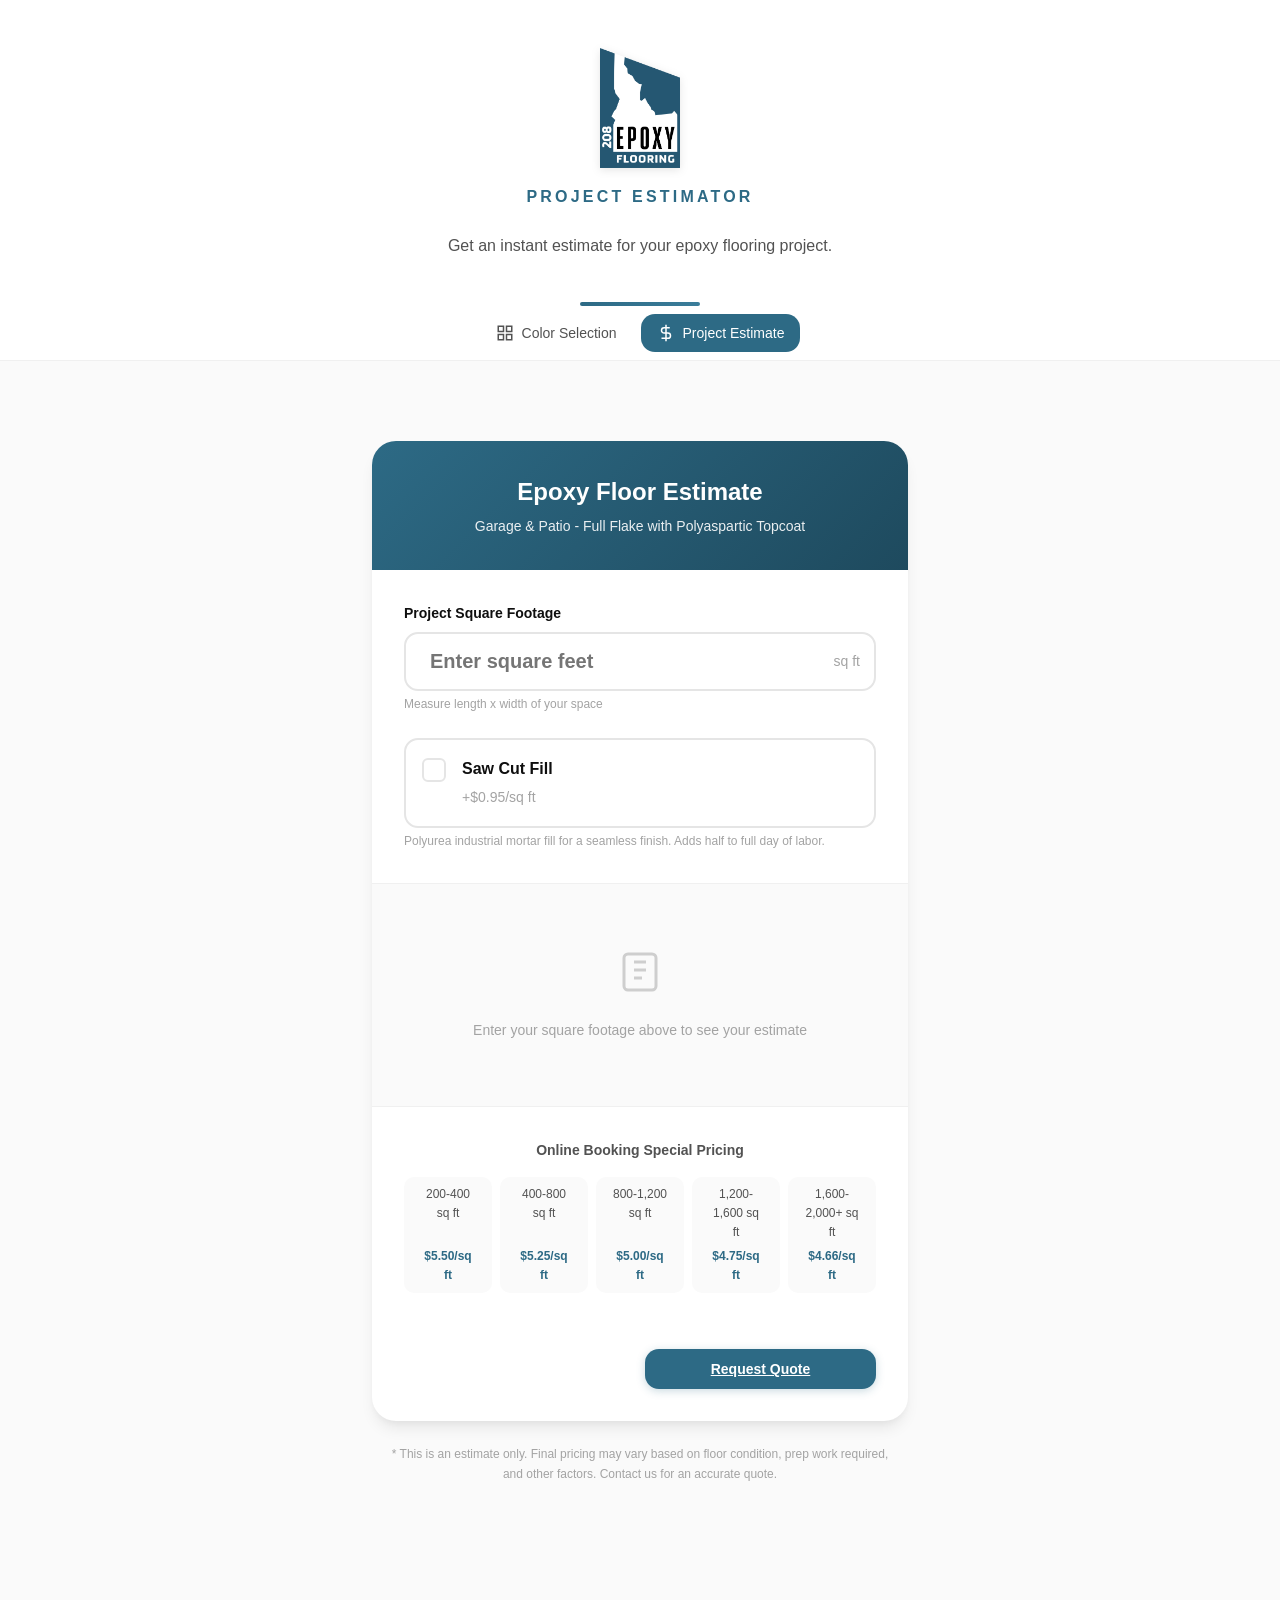
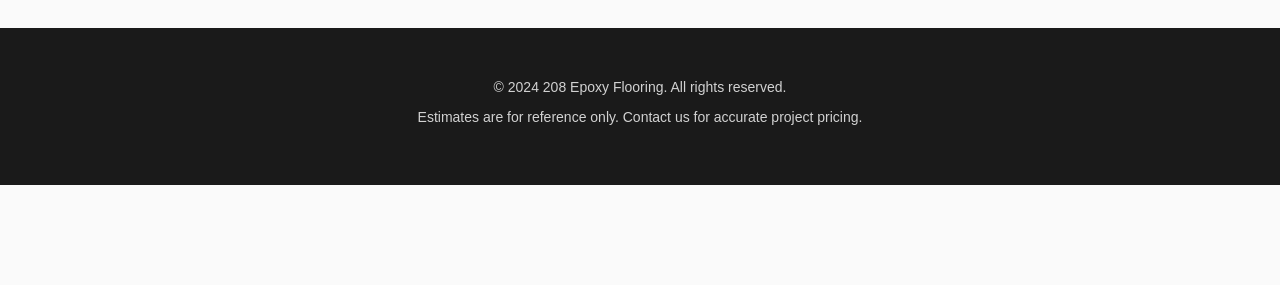
==== estimate.html @ 2360563d "Add project estimation tool page - New estimate.html with pricing calculator - Pricing tiers based o" ====
<!DOCTYPE html>
<html lang="en">
<head>
    <meta charset="UTF-8">
    <meta name="viewport" content="width=device-width, initial-scale=1.0">
    <title>Project Estimate | 208 Epoxy</title>
    <link rel="preconnect" href="https://fonts.googleapis.com">
    <link rel="preconnect" href="https://fonts.gstatic.com" crossorigin>
    <link href="https://fonts.googleapis.com/css2?family=Inter:wght@400;500;600;700&display=swap" rel="stylesheet">
    <link rel="stylesheet" href="css/styles.css">
</head>
<body>
    <!-- Header -->
    <header class="header">
        <div class="header__container">
            <div class="header__brand">
                <a href="index.html">
                    <img src="Images/logo.png" alt="208 Epoxy Flooring" class="header__logo-img">
                </a>
                <p class="header__tagline">Project Estimator</p>
            </div>
            <p class="header__instructions">Get an instant estimate for your epoxy flooring project.</p>
        </div>
    </header>

    <!-- Navigation -->
    <nav class="page-nav">
        <div class="page-nav__container">
            <a href="index.html" class="page-nav__link">
                <svg viewBox="0 0 24 24" fill="none" stroke="currentColor" stroke-width="2">
                    <rect x="3" y="3" width="7" height="7"></rect>
                    <rect x="14" y="3" width="7" height="7"></rect>
                    <rect x="14" y="14" width="7" height="7"></rect>
                    <rect x="3" y="14" width="7" height="7"></rect>
                </svg>
                Color Selection
            </a>
            <a href="estimate.html" class="page-nav__link page-nav__link--active">
                <svg viewBox="0 0 24 24" fill="none" stroke="currentColor" stroke-width="2">
                    <path d="M12 1v22M17 5H9.5a3.5 3.5 0 0 0 0 7h5a3.5 3.5 0 0 1 0 7H6"></path>
                </svg>
                Project Estimate
            </a>
        </div>
    </nav>

    <!-- Main Content -->
    <main class="main">
        <div class="estimator">
            <div class="estimator__card">
                <div class="estimator__header">
                    <h1 class="estimator__title">Epoxy Floor Estimate</h1>
                    <p class="estimator__subtitle">Garage & Patio - Full Flake with Polyaspartic Topcoat</p>
                </div>

                <div class="estimator__form">
                    <!-- Square Footage Input -->
                    <div class="estimator__field">
                        <label for="sqft" class="estimator__label">Project Square Footage</label>
                        <div class="estimator__input-group">
                            <input type="number" id="sqft" class="estimator__input" placeholder="Enter square feet" min="0" step="1">
                            <span class="estimator__input-suffix">sq ft</span>
                        </div>
                        <p class="estimator__hint">Measure length x width of your space</p>
                    </div>

                    <!-- Saw Cut Fill Option -->
                    <div class="estimator__field">
                        <label class="estimator__checkbox-label">
                            <input type="checkbox" id="sawcut" class="estimator__checkbox">
                            <span class="estimator__checkbox-box">
                                <svg viewBox="0 0 24 24" fill="none" stroke="currentColor" stroke-width="3">
                                    <polyline points="20,6 9,17 4,12"></polyline>
                                </svg>
                            </span>
                            <span class="estimator__checkbox-text">
                                <strong>Saw Cut Fill</strong>
                                <span class="estimator__checkbox-price">+$0.95/sq ft</span>
                            </span>
                        </label>
                        <p class="estimator__hint">Polyurea industrial mortar fill for a seamless finish. Adds half to full day of labor.</p>
                    </div>
                </div>

                <!-- Results -->
                <div class="estimator__results" id="results">
                    <div class="estimator__result-row estimator__result-row--hidden" id="result-call">
                        <div class="estimator__call-notice">
                            <svg viewBox="0 0 24 24" fill="none" stroke="currentColor" stroke-width="2">
                                <path d="M22 16.92v3a2 2 0 0 1-2.18 2 19.79 19.79 0 0 1-8.63-3.07 19.5 19.5 0 0 1-6-6 19.79 19.79 0 0 1-3.07-8.67A2 2 0 0 1 4.11 2h3a2 2 0 0 1 2 1.72 12.84 12.84 0 0 0 .7 2.81 2 2 0 0 1-.45 2.11L8.09 9.91a16 16 0 0 0 6 6l1.27-1.27a2 2 0 0 1 2.11-.45 12.84 12.84 0 0 0 2.81.7A2 2 0 0 1 22 16.92z"></path>
                            </svg>
                            <div>
                                <p class="estimator__call-title">Call for Pricing</p>
                                <p class="estimator__call-text">Projects under 200 sq ft require custom pricing. Please contact us for a quote.</p>
                            </div>
                        </div>
                    </div>

                    <div id="result-details" class="estimator__result-row--hidden">
                        <div class="estimator__breakdown">
                            <div class="estimator__breakdown-row">
                                <span class="estimator__breakdown-label">Square Footage</span>
                                <span class="estimator__breakdown-value" id="display-sqft">0 sq ft</span>
                            </div>
                            <div class="estimator__breakdown-row">
                                <span class="estimator__breakdown-label">Base Rate</span>
                                <span class="estimator__breakdown-value" id="display-rate">$0.00/sq ft</span>
                            </div>
                            <div class="estimator__breakdown-row" id="sawcut-row" style="display: none;">
                                <span class="estimator__breakdown-label">Saw Cut Fill</span>
                                <span class="estimator__breakdown-value">+$0.95/sq ft</span>
                            </div>
                            <div class="estimator__breakdown-row estimator__breakdown-row--total">
                                <span class="estimator__breakdown-label">Effective Rate</span>
                                <span class="estimator__breakdown-value" id="display-total-rate">$0.00/sq ft</span>
                            </div>
                        </div>

                        <div class="estimator__total">
                            <span class="estimator__total-label">Estimated Total</span>
                            <span class="estimator__total-value" id="display-total">$0</span>
                        </div>

                        <div class="estimator__timeline">
                            <svg viewBox="0 0 24 24" fill="none" stroke="currentColor" stroke-width="2">
                                <circle cx="12" cy="12" r="10"></circle>
                                <polyline points="12,6 12,12 16,14"></polyline>
                            </svg>
                            <div>
                                <p class="estimator__timeline-title" id="timeline-title">2-Day Installation</p>
                                <p class="estimator__timeline-text" id="timeline-text">Walk on surface minimum 24 hours after completion</p>
                            </div>
                        </div>
                    </div>

                    <div class="estimator__empty" id="result-empty">
                        <svg viewBox="0 0 24 24" fill="none" stroke="currentColor" stroke-width="1.5">
                            <path d="M9 7h6M9 11h6M9 15h4"></path>
                            <rect x="4" y="3" width="16" height="18" rx="2"></rect>
                        </svg>
                        <p>Enter your square footage above to see your estimate</p>
                    </div>
                </div>

                <!-- Pricing Tiers Info -->
                <div class="estimator__tiers">
                    <h3 class="estimator__tiers-title">Online Booking Special Pricing</h3>
                    <div class="estimator__tiers-grid">
                        <div class="estimator__tier">
                            <span class="estimator__tier-range">200-400 sq ft</span>
                            <span class="estimator__tier-price">$5.50/sq ft</span>
                        </div>
                        <div class="estimator__tier">
                            <span class="estimator__tier-range">400-800 sq ft</span>
                            <span class="estimator__tier-price">$5.25/sq ft</span>
                        </div>
                        <div class="estimator__tier">
                            <span class="estimator__tier-range">800-1,200 sq ft</span>
                            <span class="estimator__tier-price">$5.00/sq ft</span>
                        </div>
                        <div class="estimator__tier">
                            <span class="estimator__tier-range">1,200-1,600 sq ft</span>
                            <span class="estimator__tier-price">$4.75/sq ft</span>
                        </div>
                        <div class="estimator__tier">
                            <span class="estimator__tier-range">1,600-2,000+ sq ft</span>
                            <span class="estimator__tier-price">$4.66/sq ft</span>
                        </div>
                    </div>
                </div>

                <!-- CTA -->
                <div class="estimator__cta">
                    <a href="index.html" class="btn btn--secondary">Browse Colors</a>
                    <a href="https://208epoxy.com/contact" target="_blank" class="btn btn--primary">Request Quote</a>
                </div>
            </div>

            <!-- Disclaimer -->
            <p class="estimator__disclaimer">
                * This is an estimate only. Final pricing may vary based on floor condition, prep work required, and other factors.
                Contact us for an accurate quote.
            </p>
        </div>
    </main>

    <footer class="footer">
        <div class="footer__container">
            <p>&copy; 2024 <a href="https://208epoxy.com" target="_blank">208 Epoxy Flooring</a>. All rights reserved.</p>
            <p class="footer__disclaimer">Estimates are for reference only. Contact us for accurate project pricing.</p>
        </div>
    </footer>

    <script src="js/estimate.js"></script>
</body>
</html>
---- css/styles.css ----
/* ===================================
   208 Epoxy - Color Selection Tool
   Modern Professional Design
   =================================== */

/* CSS Variables - 208 Epoxy Brand Colors */
:root {
    --primary: #2D6A85;
    --primary-light: #3A7D9A;
    --primary-dark: #1E4A5E;
    --secondary: #1a1a1a;
    --secondary-light: #2d2d2d;
    --accent: #3C82F6;
    --accent-light: #60a5fa;
    --background: #fafafa;
    --surface: #ffffff;
    --surface-elevated: #ffffff;
    --text-primary: #0f0f0f;
    --text-secondary: #525252;
    --text-muted: #a3a3a3;
    --border: #e5e5e5;
    --border-light: #f0f0f0;
    --success: #10b981;
    --success-light: #d1fae5;
    --error: #ef4444;

    --font-family: -apple-system, BlinkMacSystemFont, 'Segoe UI', Roboto, 'Helvetica Neue', Arial, sans-serif;
    --font-size-xs: 0.75rem;
    --font-size-sm: 0.875rem;
    --font-size-base: 1rem;
    --font-size-lg: 1.125rem;
    --font-size-xl: 1.25rem;
    --font-size-2xl: 1.5rem;
    --font-size-3xl: 2rem;
    --font-size-4xl: 2.5rem;

    --spacing-xs: 0.25rem;
    --spacing-sm: 0.5rem;
    --spacing-md: 1rem;
    --spacing-lg: 1.5rem;
    --spacing-xl: 2rem;
    --spacing-2xl: 3rem;
    --spacing-3xl: 4rem;

    --shadow-xs: 0 1px 2px rgba(0, 0, 0, 0.04);
    --shadow-sm: 0 1px 3px rgba(0, 0, 0, 0.06), 0 1px 2px rgba(0, 0, 0, 0.04);
    --shadow-md: 0 4px 6px -1px rgba(0, 0, 0, 0.07), 0 2px 4px -1px rgba(0, 0, 0, 0.04);
    --shadow-lg: 0 10px 15px -3px rgba(0, 0, 0, 0.08), 0 4px 6px -2px rgba(0, 0, 0, 0.04);
    --shadow-xl: 0 20px 25px -5px rgba(0, 0, 0, 0.1), 0 10px 10px -5px rgba(0, 0, 0, 0.03);
    --shadow-2xl: 0 25px 50px -12px rgba(0, 0, 0, 0.2);

    --radius-sm: 6px;
    --radius-md: 10px;
    --radius-lg: 14px;
    --radius-xl: 20px;
    --radius-2xl: 24px;
    --radius-full: 9999px;

    --transition-fast: 0.1s ease;
    --transition: 0.2s cubic-bezier(0.4, 0, 0.2, 1);
    --transition-slow: 0.3s cubic-bezier(0.4, 0, 0.2, 1);
    --transition-bounce: 0.5s cubic-bezier(0.34, 1.56, 0.64, 1);
}

/* Reset */
*, *::before, *::after {
    box-sizing: border-box;
    margin: 0;
    padding: 0;
}

html {
    scroll-behavior: smooth;
    -webkit-text-size-adjust: 100%;
    -webkit-font-smoothing: antialiased;
    -moz-osx-font-smoothing: grayscale;
}

body {
    font-family: var(--font-family);
    font-size: var(--font-size-base);
    line-height: 1.6;
    color: var(--text-primary);
    background-color: var(--background);
    min-height: 100vh;
    padding-bottom: 100px;
}

img {
    max-width: 100%;
    height: auto;
    display: block;
}

button {
    font-family: inherit;
    cursor: pointer;
    border: none;
    background: none;
}

/* ===================================
   Header
   =================================== */
.header {
    background: var(--surface);
    padding: var(--spacing-xl) var(--spacing-md);
    text-align: center;
    position: relative;
}

.header::after {
    content: '';
    position: absolute;
    bottom: 0;
    left: 50%;
    transform: translateX(-50%);
    width: 120px;
    height: 4px;
    background: linear-gradient(90deg, var(--primary), var(--primary-light));
    border-radius: var(--radius-full);
}

.header__container {
    max-width: 1400px;
    margin: 0 auto;
}

.header__brand {
    margin-bottom: var(--spacing-lg);
}

.header__logo-img {
    height: 90px;
    width: auto;
    margin: 0 auto var(--spacing-md);
    filter: drop-shadow(0 2px 4px rgba(0,0,0,0.1));
}

.header__tagline {
    font-size: var(--font-size-sm);
    font-weight: 600;
    color: var(--primary);
    text-transform: uppercase;
    letter-spacing: 0.2em;
    margin-bottom: var(--spacing-xs);
}

.header__instructions {
    font-size: var(--font-size-base);
    color: var(--text-secondary);
    max-width: 440px;
    margin: 0 auto;
    line-height: 1.5;
}

/* ===================================
   Filter Bar
   =================================== */
.filter-bar {
    background: var(--surface);
    padding: var(--spacing-md) var(--spacing-md);
    position: sticky;
    top: 0;
    z-index: 100;
    border-bottom: 1px solid var(--border-light);
    backdrop-filter: blur(12px);
    background: rgba(255, 255, 255, 0.9);
}

.filter-bar__container {
    display: flex;
    gap: var(--spacing-sm);
    max-width: 1400px;
    margin: 0 auto;
    justify-content: center;
    flex-wrap: wrap;
}

.filter-btn {
    padding: var(--spacing-sm) var(--spacing-xl);
    font-size: var(--font-size-sm);
    font-weight: 500;
    color: var(--text-secondary);
    background: transparent;
    border: 1.5px solid var(--border);
    border-radius: var(--radius-full);
    transition: all var(--transition);
    white-space: nowrap;
}

.filter-btn:hover {
    color: var(--primary);
    border-color: var(--primary);
    background: rgba(45, 106, 133, 0.05);
}

.filter-btn--active {
    background: var(--primary);
    color: white;
    border-color: var(--primary);
    box-shadow: 0 2px 8px rgba(45, 106, 133, 0.3);
}

.filter-btn--active:hover {
    background: var(--primary-light);
    border-color: var(--primary-light);
}

/* ===================================
   Main Content
   =================================== */
.main {
    max-width: 1400px;
    margin: 0 auto;
    padding: var(--spacing-2xl) var(--spacing-md);
}

/* ===================================
   Color Sections
   =================================== */
.color-section {
    margin-bottom: var(--spacing-3xl);
}

.color-section.hidden {
    display: none;
}

.section-header {
    margin-bottom: var(--spacing-xl);
    text-align: center;
}

.section-title {
    font-size: var(--font-size-2xl);
    font-weight: 700;
    color: var(--text-primary);
    margin-bottom: var(--spacing-xs);
    letter-spacing: -0.02em;
}

.section-subtitle {
    font-size: var(--font-size-base);
    color: var(--text-muted);
    font-weight: 400;
}

/* ===================================
   Color Grid
   =================================== */
.color-grid {
    display: grid;
    grid-template-columns: repeat(2, 1fr);
    gap: var(--spacing-md);
}

/* ===================================
   Color Card
   =================================== */
.color-card {
    background: var(--surface);
    border-radius: var(--radius-xl);
    overflow: hidden;
    box-shadow: var(--shadow-sm);
    transition: all var(--transition);
    position: relative;
    cursor: pointer;
    border: 1px solid var(--border-light);
}

.color-card:hover {
    box-shadow: var(--shadow-lg);
    transform: translateY(-4px);
    border-color: transparent;
}

.color-card--selected {
    border-color: var(--success);
    box-shadow: 0 0 0 2px var(--success), var(--shadow-md);
}

.color-card--selected:hover {
    box-shadow: 0 0 0 2px var(--success), var(--shadow-lg);
}

.color-card__image-container {
    position: relative;
    aspect-ratio: 1;
    overflow: hidden;
    background: var(--border-light);
}

.color-card__image {
    width: 100%;
    height: 100%;
    object-fit: cover;
    transition: transform var(--transition-slow);
}

.color-card:hover .color-card__image {
    transform: scale(1.08);
}

/* Checkbox button on card */
.color-card__checkbox {
    position: absolute;
    top: var(--spacing-sm);
    right: var(--spacing-sm);
    width: 28px;
    height: 28px;
    background: rgba(255, 255, 255, 0.95);
    border: 2px solid var(--border);
    border-radius: var(--radius-sm);
    display: flex;
    align-items: center;
    justify-content: center;
    cursor: pointer;
    transition: all var(--transition);
    z-index: 5;
    box-shadow: var(--shadow-sm);
}

.color-card__checkbox:hover {
    border-color: var(--primary);
    background: white;
    transform: scale(1.1);
}

.color-card__checkbox-icon {
    width: 16px;
    height: 16px;
    color: white;
    opacity: 0;
    transform: scale(0.5);
    transition: all var(--transition);
}

.color-card--selected .color-card__checkbox {
    background: var(--success);
    border-color: var(--success);
}

.color-card--selected .color-card__checkbox:hover {
    background: #059669;
    border-color: #059669;
}

.color-card--selected .color-card__checkbox-icon {
    opacity: 1;
    transform: scale(1);
}

.color-card__info {
    padding: var(--spacing-lg);
}

.color-card__name {
    font-size: var(--font-size-lg);
    font-weight: 600;
    color: var(--text-primary);
    margin-bottom: var(--spacing-xs);
    letter-spacing: -0.01em;
}

.color-card__code {
    font-size: var(--font-size-xs);
    color: var(--text-muted);
    font-family: 'SF Mono', Monaco, 'Cascadia Code', monospace;
    letter-spacing: 0.02em;
}

.color-card__badge {
    display: inline-flex;
    align-items: center;
    padding: var(--spacing-xs) var(--spacing-sm);
    background: var(--background);
    border-radius: var(--radius-sm);
    font-size: var(--font-size-xs);
    font-weight: 500;
    color: var(--text-secondary);
    margin-top: var(--spacing-sm);
}

/* ===================================
   Selection Floating Action Button
   =================================== */
.selection-fab {
    position: fixed;
    bottom: var(--spacing-lg);
    right: var(--spacing-lg);
    z-index: 200;
    display: none; /* Hidden until selections exist */
}

.selection-fab--visible {
    display: block;
}

.selection-fab__button {
    width: 60px;
    height: 60px;
    border-radius: 50%;
    background: var(--primary);
    color: white;
    border: none;
    cursor: pointer;
    display: flex;
    align-items: center;
    justify-content: center;
    box-shadow: var(--shadow-lg), 0 4px 20px rgba(45, 106, 133, 0.4);
    transition: all var(--transition);
    position: relative;
}

.selection-fab__button:hover {
    background: var(--primary-dark);
    transform: scale(1.05);
    box-shadow: var(--shadow-xl), 0 6px 24px rgba(45, 106, 133, 0.5);
}

.selection-fab__button:active {
    transform: scale(0.95);
}

.selection-fab__icon {
    width: 26px;
    height: 26px;
}

.selection-fab__count {
    position: absolute;
    top: -4px;
    right: -4px;
    min-width: 22px;
    height: 22px;
    background: var(--error);
    color: white;
    font-size: 12px;
    font-weight: 700;
    border-radius: 50%;
    display: flex;
    align-items: center;
    justify-content: center;
    padding: 0 6px;
    box-shadow: 0 2px 8px rgba(0, 0, 0, 0.2);
}

.selection-fab__panel {
    position: absolute;
    bottom: 70px;
    right: 0;
    width: 280px;
    max-height: 400px;
    background: var(--surface);
    border-radius: var(--radius-xl);
    box-shadow: var(--shadow-2xl);
    opacity: 0;
    visibility: hidden;
    transform: translateY(10px) scale(0.95);
    transform-origin: bottom right;
    transition: all 0.2s cubic-bezier(0.4, 0, 0.2, 1);
    overflow: hidden;
    display: flex;
    flex-direction: column;
}

.selection-fab--open .selection-fab__panel {
    opacity: 1;
    visibility: visible;
    transform: translateY(0) scale(1);
}

.selection-fab__header {
    display: flex;
    align-items: center;
    justify-content: space-between;
    padding: var(--spacing-md) var(--spacing-md) var(--spacing-sm);
    border-bottom: 1px solid var(--border-light);
}

.selection-fab__title {
    font-weight: 600;
    font-size: var(--font-size-sm);
    color: var(--text-primary);
}

.selection-fab__close {
    width: 28px;
    height: 28px;
    border-radius: 50%;
    background: var(--background);
    border: none;
    cursor: pointer;
    display: flex;
    align-items: center;
    justify-content: center;
    transition: background var(--transition);
}

.selection-fab__close:hover {
    background: var(--border);
}

.selection-fab__close svg {
    width: 16px;
    height: 16px;
    color: var(--text-secondary);
}

.selection-fab__list {
    flex: 1;
    overflow-y: auto;
    padding: var(--spacing-sm);
    max-height: 240px;
}

.selection-fab__item {
    display: flex;
    align-items: center;
    gap: var(--spacing-sm);
    padding: var(--spacing-sm);
    border-radius: var(--radius-md);
    transition: background var(--transition);
}

.selection-fab__item:hover {
    background: var(--background);
}

.selection-fab__item-image {
    width: 40px;
    height: 40px;
    border-radius: var(--radius-sm);
    object-fit: cover;
    flex-shrink: 0;
}

.selection-fab__item-info {
    flex: 1;
    min-width: 0;
}

.selection-fab__item-name {
    font-weight: 500;
    font-size: var(--font-size-sm);
    color: var(--text-primary);
    white-space: nowrap;
    overflow: hidden;
    text-overflow: ellipsis;
}

.selection-fab__item-size {
    font-size: var(--font-size-xs);
    color: var(--text-muted);
}

.selection-fab__item-remove {
    width: 24px;
    height: 24px;
    border-radius: 50%;
    background: transparent;
    border: none;
    cursor: pointer;
    display: flex;
    align-items: center;
    justify-content: center;
    color: var(--text-muted);
    transition: all var(--transition);
    flex-shrink: 0;
}

.selection-fab__item-remove:hover {
    background: var(--error);
    color: white;
}

.selection-fab__item-remove svg {
    width: 14px;
    height: 14px;
}

.selection-fab__empty {
    padding: var(--spacing-xl);
    text-align: center;
    color: var(--text-muted);
    font-size: var(--font-size-sm);
}

.selection-fab__actions {
    display: flex;
    gap: var(--spacing-sm);
    padding: var(--spacing-sm) var(--spacing-md) var(--spacing-md);
    border-top: 1px solid var(--border-light);
}

.selection-fab__actions .btn {
    flex: 1;
}

/* Small button variant */
.btn--sm {
    padding: var(--spacing-sm) var(--spacing-md);
    font-size: var(--font-size-sm);
}

/* ===================================
   Buttons
   =================================== */
.btn {
    display: inline-flex;
    align-items: center;
    justify-content: center;
    gap: var(--spacing-sm);
    padding: var(--spacing-sm) var(--spacing-lg);
    font-size: var(--font-size-sm);
    font-weight: 600;
    border-radius: var(--radius-lg);
    transition: all var(--transition);
    white-space: nowrap;
    border: none;
}

.btn--primary {
    background: var(--primary);
    color: white;
    box-shadow: 0 2px 8px rgba(45, 106, 133, 0.25);
}

.btn--primary:hover {
    background: var(--primary-light);
    box-shadow: 0 4px 12px rgba(45, 106, 133, 0.35);
    transform: translateY(-1px);
}

.btn--primary:active {
    transform: translateY(0);
}

.btn--secondary {
    background: rgba(255, 255, 255, 0.15);
    color: white;
    border: 1px solid rgba(255, 255, 255, 0.2);
}

.btn--secondary:hover {
    background: rgba(255, 255, 255, 0.25);
}

.btn--outline {
    background: transparent;
    color: var(--text-primary);
    border: 1.5px solid var(--border);
}

.btn--outline:hover {
    border-color: var(--primary);
    color: var(--primary);
    background: rgba(45, 106, 133, 0.05);
}

.btn--full {
    width: 100%;
}

.btn--lg {
    padding: var(--spacing-md) var(--spacing-xl);
    font-size: var(--font-size-base);
    border-radius: var(--radius-lg);
}

.btn__icon {
    font-size: var(--font-size-lg);
    line-height: 1;
}

/* ===================================
   Modals
   =================================== */
.modal {
    position: fixed;
    inset: 0;
    z-index: 1000;
    display: flex;
    align-items: center;
    justify-content: center;
    padding: var(--spacing-md);
    opacity: 0;
    visibility: hidden;
    transition: all var(--transition);
}

.modal--open {
    opacity: 1;
    visibility: visible;
}

.modal__backdrop {
    position: absolute;
    inset: 0;
    background: rgba(0, 0, 0, 0.6);
    backdrop-filter: blur(8px);
}

.modal__content {
    position: relative;
    background: var(--surface);
    border-radius: var(--radius-2xl);
    max-width: 100%;
    max-height: 90vh;
    overflow-y: auto;
    transform: translateY(24px) scale(0.96);
    transition: transform var(--transition-slow);
    box-shadow: var(--shadow-2xl);
}

.modal--open .modal__content {
    transform: translateY(0) scale(1);
}

.modal__content--detail {
    width: 100%;
    max-width: 520px;
}

.modal__content--form {
    width: 100%;
    max-width: 460px;
    padding: var(--spacing-2xl);
}

.modal__content--success {
    width: 100%;
    max-width: 380px;
    padding: var(--spacing-2xl);
    text-align: center;
}

.modal__close {
    position: absolute;
    top: var(--spacing-md);
    right: var(--spacing-md);
    width: 40px;
    height: 40px;
    display: flex;
    align-items: center;
    justify-content: center;
    font-size: var(--font-size-xl);
    color: var(--text-muted);
    background: var(--background);
    border-radius: 50%;
    z-index: 10;
    transition: all var(--transition);
}

.modal__close:hover {
    background: var(--border-light);
    color: var(--text-primary);
    transform: rotate(90deg);
}

.modal__title {
    font-size: var(--font-size-xl);
    font-weight: 700;
    color: var(--text-primary);
    margin-bottom: var(--spacing-lg);
    letter-spacing: -0.02em;
}

/* ===================================
   Detail View
   =================================== */
.detail-view__gallery {
    position: relative;
    width: 100%;
    height: 0;
    padding-bottom: 100%; /* 1:1 aspect ratio using padding trick for better mobile support */
    overflow: hidden;
    background: var(--border-light);
}

.detail-view__image {
    width: 100%;
    height: 100%;
    object-fit: cover;
}

.detail-view__info {
    padding: var(--spacing-xl);
}

.detail-view__name {
    font-size: var(--font-size-2xl);
    font-weight: 700;
    color: var(--text-primary);
    margin-bottom: var(--spacing-sm);
    letter-spacing: -0.02em;
}

.detail-view__code {
    font-family: 'SF Mono', Monaco, monospace;
    font-size: var(--font-size-sm);
    color: var(--text-muted);
    margin-bottom: var(--spacing-xs);
    letter-spacing: 0.02em;
}

.detail-view__size,
.detail-view__category {
    font-size: var(--font-size-sm);
    color: var(--text-secondary);
    margin-bottom: var(--spacing-xs);
}

.detail-view__info .btn {
    margin-top: var(--spacing-xl);
}

/* ===================================
   Gallery Carousel
   =================================== */
.gallery {
    position: absolute;
    top: 0;
    left: 0;
    right: 0;
    bottom: 0;
    overflow: hidden;
}

.gallery__container {
    position: absolute;
    top: 0;
    left: 0;
    right: 0;
    bottom: 40px; /* Space for dots */
    overflow: hidden;
}

.gallery__track {
    display: flex;
    height: 100%;
    transition: transform 0.3s cubic-bezier(0.4, 0, 0.2, 1);
    cursor: grab;
    will-change: transform;
    -webkit-overflow-scrolling: touch;
}

.gallery__track:active {
    cursor: grabbing;
}

.gallery__slide {
    min-width: 100%;
    width: 100%;
    height: 100%;
    flex-shrink: 0;
    display: flex;
    align-items: center;
    justify-content: center;
    overflow: hidden;
}

.gallery__image {
    width: 100%;
    height: 100%;
    object-fit: cover;
    user-select: none;
    -webkit-user-drag: none;
    -webkit-touch-callout: none;
}

.gallery__nav {
    position: absolute;
    top: 50%;
    transform: translateY(-50%);
    width: 44px;
    height: 44px;
    border-radius: 50%;
    background: rgba(255, 255, 255, 0.95);
    border: none;
    display: flex;
    align-items: center;
    justify-content: center;
    cursor: pointer;
    transition: all var(--transition);
    z-index: 10;
    box-shadow: var(--shadow-md);
}

.gallery__nav:hover {
    background: white;
    transform: translateY(-50%) scale(1.05);
    box-shadow: var(--shadow-lg);
}

.gallery__nav:active {
    transform: translateY(-50%) scale(0.95);
}

.gallery__nav svg {
    width: 20px;
    height: 20px;
    color: var(--text-primary);
}

.gallery__nav--prev {
    left: var(--spacing-md);
}

.gallery__nav--next {
    right: var(--spacing-md);
}

.gallery__counter {
    position: absolute;
    bottom: 52px; /* Above dots */
    left: var(--spacing-md);
    padding: var(--spacing-xs) var(--spacing-sm);
    background: rgba(0, 0, 0, 0.6);
    color: white;
    font-size: var(--font-size-xs);
    font-weight: 500;
    border-radius: var(--radius-sm);
    z-index: 10;
}

.gallery__dots {
    display: flex;
    justify-content: center;
    align-items: center;
    gap: var(--spacing-sm);
    height: 40px;
    background: var(--surface);
    position: absolute;
    bottom: 0;
    left: 0;
    right: 0;
    z-index: 5;
}

.gallery__dot {
    width: 8px;
    height: 8px;
    border-radius: 50%;
    background: var(--border);
    border: none;
    cursor: pointer;
    transition: all var(--transition);
    padding: 0;
    -webkit-tap-highlight-color: transparent;
}

.gallery__dot:hover {
    background: var(--text-muted);
}

.gallery__dot--active {
    background: var(--primary);
    width: 24px;
    border-radius: var(--radius-full);
}

/* Hide nav buttons on mobile - use swipe instead */
@media (max-width: 767px) {
    .gallery__nav {
        display: none;
    }

    .gallery__counter {
        bottom: 52px;
        left: var(--spacing-sm);
    }
}

/* ===================================
   Form Styles
   =================================== */
.selected-colors {
    display: flex;
    flex-wrap: wrap;
    gap: var(--spacing-sm);
    margin-bottom: var(--spacing-xl);
    padding: var(--spacing-md);
    background: var(--background);
    border-radius: var(--radius-lg);
    border: 1px solid var(--border-light);
}

.selected-color-chip {
    display: flex;
    align-items: center;
    gap: var(--spacing-sm);
    padding: var(--spacing-xs) var(--spacing-md) var(--spacing-xs) var(--spacing-xs);
    background: var(--surface);
    border: 1px solid var(--border);
    border-radius: var(--radius-full);
    font-size: var(--font-size-sm);
    font-weight: 500;
}

.selected-color-chip__swatch {
    width: 24px;
    height: 24px;
    border-radius: 50%;
    background-size: cover;
    background-position: center;
    box-shadow: inset 0 0 0 1px rgba(0,0,0,0.1);
}

.form-group {
    margin-bottom: var(--spacing-lg);
}

.form-label {
    display: block;
    font-size: var(--font-size-sm);
    font-weight: 600;
    color: var(--text-primary);
    margin-bottom: var(--spacing-sm);
}

.form-input,
.form-select,
.form-textarea {
    width: 100%;
    padding: var(--spacing-md);
    font-size: var(--font-size-base);
    font-family: inherit;
    color: var(--text-primary);
    background: var(--background);
    border: 1.5px solid var(--border);
    border-radius: var(--radius-lg);
    transition: all var(--transition);
}

.form-input:focus,
.form-select:focus,
.form-textarea:focus {
    outline: none;
    border-color: var(--primary);
    background: var(--surface);
    box-shadow: 0 0 0 3px rgba(45, 106, 133, 0.1);
}

.form-input::placeholder,
.form-textarea::placeholder {
    color: var(--text-muted);
}

.form-textarea {
    resize: vertical;
    min-height: 100px;
}

.form-select {
    appearance: none;
    background-image: url("data:image/svg+xml,%3Csvg xmlns='http://www.w3.org/2000/svg' width='24' height='24' viewBox='0 0 24 24' fill='none' stroke='%23525252' stroke-width='2' stroke-linecap='round' stroke-linejoin='round'%3E%3Cpolyline points='6 9 12 15 18 9'%3E%3C/polyline%3E%3C/svg%3E");
    background-repeat: no-repeat;
    background-position: right 12px center;
    background-size: 18px;
    padding-right: 44px;
}

/* ===================================
   Success Modal
   =================================== */
.success-icon {
    width: 72px;
    height: 72px;
    margin: 0 auto var(--spacing-lg);
    background: linear-gradient(135deg, var(--success) 0%, #059669 100%);
    border-radius: 50%;
    display: flex;
    align-items: center;
    justify-content: center;
    box-shadow: 0 8px 24px rgba(16, 185, 129, 0.3);
}

.success-icon svg {
    width: 36px;
    height: 36px;
    color: white;
}

.success-message {
    font-size: var(--font-size-base);
    color: var(--text-secondary);
    margin-bottom: var(--spacing-xl);
    line-height: 1.6;
}

/* ===================================
   Footer
   =================================== */
.footer {
    background: var(--secondary);
    color: white;
    padding: var(--spacing-2xl) var(--spacing-md);
    text-align: center;
    margin-top: var(--spacing-3xl);
}

.footer__container {
    max-width: 1400px;
    margin: 0 auto;
}

.footer p {
    font-size: var(--font-size-sm);
    opacity: 0.8;
    margin-bottom: var(--spacing-sm);
}

.footer__disclaimer {
    font-size: var(--font-size-xs);
    opacity: 0.5;
    max-width: 500px;
    margin: 0 auto;
}

.footer a {
    color: white;
    text-decoration: none;
    font-weight: 500;
}

.footer a:hover {
    text-decoration: underline;
}

/* ===================================
   Responsive Breakpoints
   =================================== */

/* Small devices (576px and up) */
@media (min-width: 576px) {
    .header__logo-img {
        height: 110px;
    }

    .header__tagline {
        font-size: var(--font-size-base);
    }

    .color-grid {
        gap: var(--spacing-lg);
    }
}

/* Medium devices (768px and up) */
@media (min-width: 768px) {
    .color-grid {
        grid-template-columns: repeat(3, 1fr);
    }

    .header {
        padding: var(--spacing-2xl) var(--spacing-xl);
    }

    .main {
        padding: var(--spacing-2xl) var(--spacing-xl);
    }

    .section-title {
        font-size: var(--font-size-3xl);
    }

    .modal__content--detail {
        max-width: 560px;
    }
}

/* Large devices (992px and up) */
@media (min-width: 992px) {
    .color-grid {
        grid-template-columns: repeat(4, 1fr);
        gap: var(--spacing-xl);
    }

    .modal__content--detail {
        max-width: 720px;
    }

    .detail-view {
        display: grid;
        grid-template-columns: 1fr 1fr;
    }

    .detail-view__gallery {
        border-radius: var(--radius-2xl) 0 0 var(--radius-2xl);
        overflow: hidden;
    }

    .detail-view__info {
        display: flex;
        flex-direction: column;
        justify-content: center;
        padding: var(--spacing-2xl);
    }

    .gallery__dots {
        position: relative;
        background: var(--border-light);
        border-radius: 0 0 0 var(--radius-2xl);
    }
}

/* Extra large devices (1200px and up) */
@media (min-width: 1200px) {
    .color-grid {
        grid-template-columns: repeat(5, 1fr);
    }

    .header__logo-img {
        height: 120px;
    }
}

/* Extra extra large devices (1400px and up) */
@media (min-width: 1400px) {
    .color-grid {
        grid-template-columns: repeat(6, 1fr);
    }
}

/* ===================================
   Utilities
   =================================== */
.visually-hidden {
    position: absolute;
    width: 1px;
    height: 1px;
    padding: 0;
    margin: -1px;
    overflow: hidden;
    clip: rect(0, 0, 0, 0);
    white-space: nowrap;
    border: 0;
}

/* Smooth scrollbar */
::-webkit-scrollbar {
    width: 8px;
    height: 8px;
}

::-webkit-scrollbar-track {
    background: var(--background);
}

::-webkit-scrollbar-thumb {
    background: var(--border);
    border-radius: var(--radius-full);
}

::-webkit-scrollbar-thumb:hover {
    background: var(--text-muted);
}

/* Selection color */
::selection {
    background: rgba(45, 106, 133, 0.2);
    color: var(--text-primary);
}

/* ===================================
   Page Navigation
   =================================== */
.page-nav {
    background: var(--surface);
    border-bottom: 1px solid var(--border-light);
    padding: var(--spacing-sm) var(--spacing-md);
    position: sticky;
    top: 0;
    z-index: 100;
}

.page-nav__container {
    max-width: 1400px;
    margin: 0 auto;
    display: flex;
    gap: var(--spacing-sm);
    justify-content: center;
}

.page-nav__link {
    display: flex;
    align-items: center;
    gap: var(--spacing-sm);
    padding: var(--spacing-sm) var(--spacing-md);
    border-radius: var(--radius-lg);
    text-decoration: none;
    color: var(--text-secondary);
    font-size: var(--font-size-sm);
    font-weight: 500;
    transition: all var(--transition);
}

.page-nav__link:hover {
    background: var(--background);
    color: var(--text-primary);
}

.page-nav__link--active {
    background: var(--primary);
    color: white;
}

.page-nav__link--active:hover {
    background: var(--primary-dark);
    color: white;
}

.page-nav__link svg {
    width: 18px;
    height: 18px;
}

/* ===================================
   Project Estimator
   =================================== */
.estimator {
    max-width: 600px;
    margin: 0 auto;
    padding: var(--spacing-md);
}

.estimator__card {
    background: var(--surface);
    border-radius: var(--radius-2xl);
    box-shadow: var(--shadow-lg);
    overflow: hidden;
}

.estimator__header {
    background: linear-gradient(135deg, var(--primary) 0%, var(--primary-dark) 100%);
    padding: var(--spacing-xl);
    color: white;
    text-align: center;
}

.estimator__title {
    font-size: var(--font-size-2xl);
    font-weight: 700;
    margin-bottom: var(--spacing-xs);
}

.estimator__subtitle {
    font-size: var(--font-size-sm);
    opacity: 0.9;
}

.estimator__form {
    padding: var(--spacing-xl);
    border-bottom: 1px solid var(--border-light);
}

.estimator__field {
    margin-bottom: var(--spacing-lg);
}

.estimator__field:last-child {
    margin-bottom: 0;
}

.estimator__label {
    display: block;
    font-weight: 600;
    font-size: var(--font-size-sm);
    color: var(--text-primary);
    margin-bottom: var(--spacing-sm);
}

.estimator__input-group {
    position: relative;
    display: flex;
    align-items: center;
}

.estimator__input {
    width: 100%;
    padding: var(--spacing-md) var(--spacing-lg);
    padding-right: 70px;
    font-size: var(--font-size-xl);
    font-weight: 600;
    border: 2px solid var(--border);
    border-radius: var(--radius-lg);
    transition: all var(--transition);
    -moz-appearance: textfield;
}

.estimator__input::-webkit-outer-spin-button,
.estimator__input::-webkit-inner-spin-button {
    -webkit-appearance: none;
    margin: 0;
}

.estimator__input:focus {
    outline: none;
    border-color: var(--primary);
    box-shadow: 0 0 0 3px rgba(45, 106, 133, 0.1);
}

.estimator__input-suffix {
    position: absolute;
    right: var(--spacing-md);
    color: var(--text-muted);
    font-size: var(--font-size-sm);
    font-weight: 500;
}

.estimator__hint {
    font-size: var(--font-size-xs);
    color: var(--text-muted);
    margin-top: var(--spacing-xs);
}

/* Custom Checkbox */
.estimator__checkbox {
    position: absolute;
    opacity: 0;
    width: 0;
    height: 0;
}

.estimator__checkbox-label {
    display: flex;
    align-items: flex-start;
    gap: var(--spacing-md);
    cursor: pointer;
    padding: var(--spacing-md);
    border: 2px solid var(--border);
    border-radius: var(--radius-lg);
    transition: all var(--transition);
}

.estimator__checkbox-label:hover {
    border-color: var(--primary-light);
    background: var(--background);
}

.estimator__checkbox:checked + .estimator__checkbox-box + .estimator__checkbox-text {
    color: var(--text-primary);
}

.estimator__checkbox-box {
    width: 24px;
    height: 24px;
    flex-shrink: 0;
    border: 2px solid var(--border);
    border-radius: var(--radius-sm);
    display: flex;
    align-items: center;
    justify-content: center;
    transition: all var(--transition);
    margin-top: 2px;
}

.estimator__checkbox-box svg {
    width: 14px;
    height: 14px;
    color: white;
    opacity: 0;
    transform: scale(0.5);
    transition: all var(--transition);
}

.estimator__checkbox:checked + .estimator__checkbox-box {
    background: var(--success);
    border-color: var(--success);
}

.estimator__checkbox:checked + .estimator__checkbox-box svg {
    opacity: 1;
    transform: scale(1);
}

.estimator__checkbox-text {
    flex: 1;
}

.estimator__checkbox-text strong {
    display: block;
    font-weight: 600;
    color: var(--text-primary);
    margin-bottom: 2px;
}

.estimator__checkbox-price {
    font-size: var(--font-size-sm);
    color: var(--text-muted);
}

/* Results */
.estimator__results {
    padding: var(--spacing-xl);
    background: var(--background);
}

.estimator__result-row--hidden {
    display: none;
}

.estimator__call-notice {
    display: flex;
    gap: var(--spacing-md);
    padding: var(--spacing-lg);
    background: var(--primary);
    color: white;
    border-radius: var(--radius-lg);
}

.estimator__call-notice svg {
    width: 24px;
    height: 24px;
    flex-shrink: 0;
}

.estimator__call-title {
    font-weight: 700;
    margin-bottom: var(--spacing-xs);
}

.estimator__call-text {
    font-size: var(--font-size-sm);
    opacity: 0.9;
}

.estimator__breakdown {
    background: var(--surface);
    border-radius: var(--radius-lg);
    padding: var(--spacing-md);
    margin-bottom: var(--spacing-md);
}

.estimator__breakdown-row {
    display: flex;
    justify-content: space-between;
    padding: var(--spacing-sm) 0;
    font-size: var(--font-size-sm);
}

.estimator__breakdown-row:not(:last-child) {
    border-bottom: 1px solid var(--border-light);
}

.estimator__breakdown-label {
    color: var(--text-secondary);
}

.estimator__breakdown-value {
    font-weight: 600;
    color: var(--text-primary);
}

.estimator__breakdown-row--total {
    border-top: 2px solid var(--border);
    margin-top: var(--spacing-sm);
    padding-top: var(--spacing-md);
}

.estimator__breakdown-row--total .estimator__breakdown-label,
.estimator__breakdown-row--total .estimator__breakdown-value {
    font-weight: 700;
    color: var(--primary);
}

.estimator__total {
    background: linear-gradient(135deg, var(--primary) 0%, var(--primary-dark) 100%);
    color: white;
    padding: var(--spacing-lg);
    border-radius: var(--radius-lg);
    text-align: center;
    margin-bottom: var(--spacing-md);
}

.estimator__total-label {
    display: block;
    font-size: var(--font-size-sm);
    opacity: 0.9;
    margin-bottom: var(--spacing-xs);
}

.estimator__total-value {
    font-size: var(--font-size-4xl);
    font-weight: 700;
    letter-spacing: -0.02em;
}

.estimator__timeline {
    display: flex;
    gap: var(--spacing-md);
    padding: var(--spacing-md);
    background: var(--surface);
    border-radius: var(--radius-lg);
    border: 1px solid var(--border-light);
}

.estimator__timeline svg {
    width: 24px;
    height: 24px;
    color: var(--primary);
    flex-shrink: 0;
}

.estimator__timeline-title {
    font-weight: 600;
    font-size: var(--font-size-sm);
    color: var(--text-primary);
    margin-bottom: 2px;
}

.estimator__timeline-text {
    font-size: var(--font-size-xs);
    color: var(--text-muted);
}

.estimator__empty {
    text-align: center;
    padding: var(--spacing-xl);
    color: var(--text-muted);
}

.estimator__empty svg {
    width: 48px;
    height: 48px;
    margin-bottom: var(--spacing-md);
    opacity: 0.5;
}

.estimator__empty p {
    font-size: var(--font-size-sm);
}

/* Pricing Tiers */
.estimator__tiers {
    padding: var(--spacing-xl);
    border-top: 1px solid var(--border-light);
}

.estimator__tiers-title {
    font-size: var(--font-size-sm);
    font-weight: 600;
    color: var(--text-secondary);
    text-align: center;
    margin-bottom: var(--spacing-md);
}

.estimator__tiers-grid {
    display: grid;
    grid-template-columns: repeat(2, 1fr);
    gap: var(--spacing-sm);
}

.estimator__tier {
    display: flex;
    justify-content: space-between;
    padding: var(--spacing-sm) var(--spacing-md);
    background: var(--background);
    border-radius: var(--radius-md);
    font-size: var(--font-size-xs);
}

.estimator__tier:last-child {
    grid-column: span 2;
}

.estimator__tier-range {
    color: var(--text-secondary);
}

.estimator__tier-price {
    font-weight: 600;
    color: var(--primary);
}

/* CTA */
.estimator__cta {
    display: flex;
    gap: var(--spacing-sm);
    padding: var(--spacing-lg) var(--spacing-xl) var(--spacing-xl);
}

.estimator__cta .btn {
    flex: 1;
    justify-content: center;
}

.estimator__disclaimer {
    font-size: var(--font-size-xs);
    color: var(--text-muted);
    text-align: center;
    margin-top: var(--spacing-lg);
    padding: 0 var(--spacing-md);
}

/* Responsive */
@media (min-width: 480px) {
    .estimator__tiers-grid {
        grid-template-columns: repeat(3, 1fr);
    }

    .estimator__tier:nth-last-child(2),
    .estimator__tier:last-child {
        grid-column: span 1;
    }
}

@media (min-width: 768px) {
    .estimator {
        padding: var(--spacing-xl);
    }

    .estimator__tiers-grid {
        grid-template-columns: repeat(5, 1fr);
    }

    .estimator__tier {
        flex-direction: column;
        text-align: center;
        gap: var(--spacing-xs);
    }
}
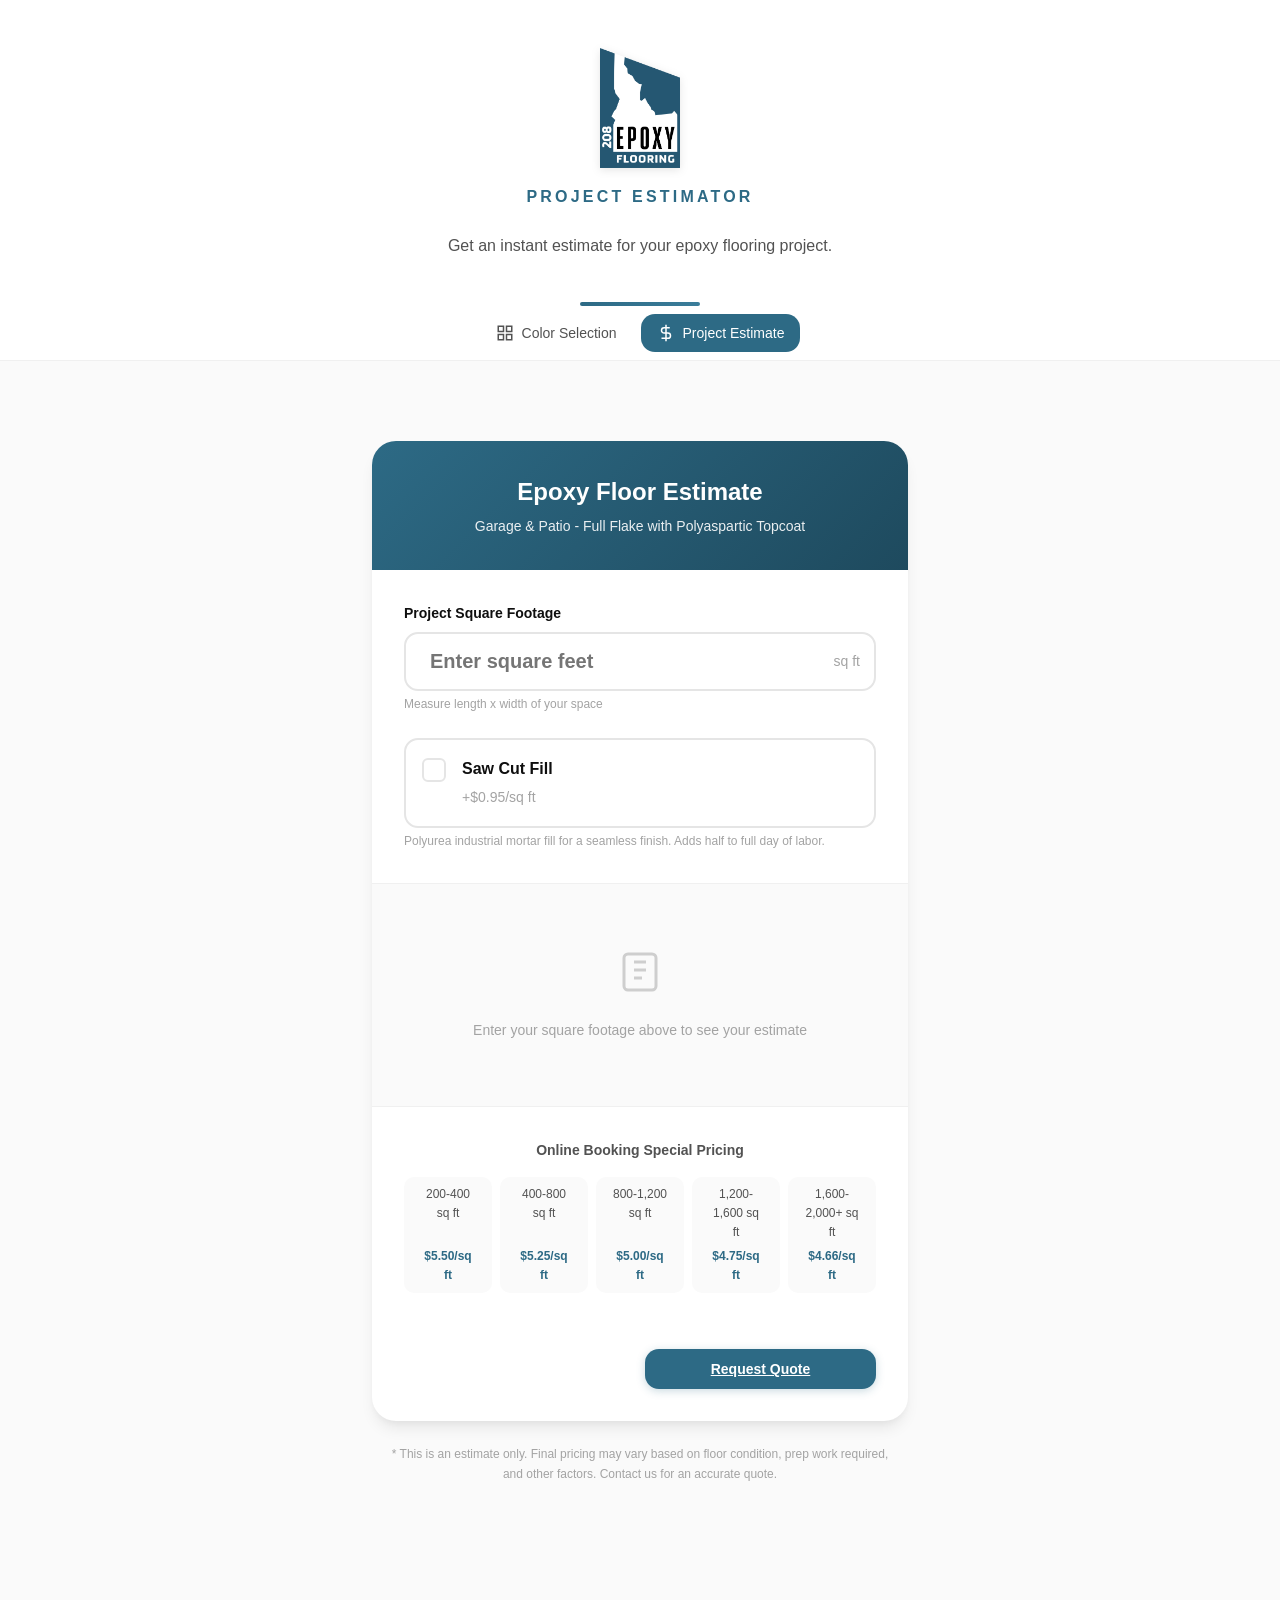
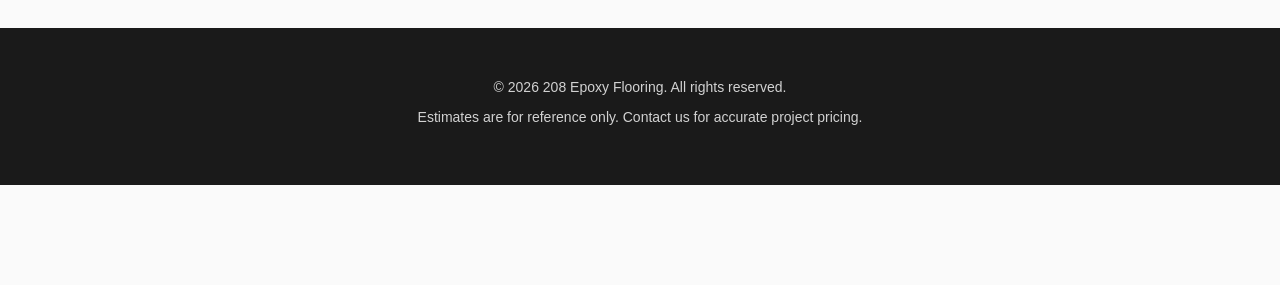
==== commit 79950450: "Update footer year to 2026 🤖 Generated with [Claude Code](https://claude.com/claude-code)  Co-Author" ====
--- a/estimate.html
+++ b/estimate.html
@@ -186,7 +186,7 @@
 
     <footer class="footer">
         <div class="footer__container">
-            <p>&copy; 2024 <a href="https://208epoxy.com" target="_blank">208 Epoxy Flooring</a>. All rights reserved.</p>
+            <p>&copy; 2026 <a href="https://208epoxy.com" target="_blank">208 Epoxy Flooring</a>. All rights reserved.</p>
             <p class="footer__disclaimer">Estimates are for reference only. Contact us for accurate project pricing.</p>
         </div>
     </footer>
